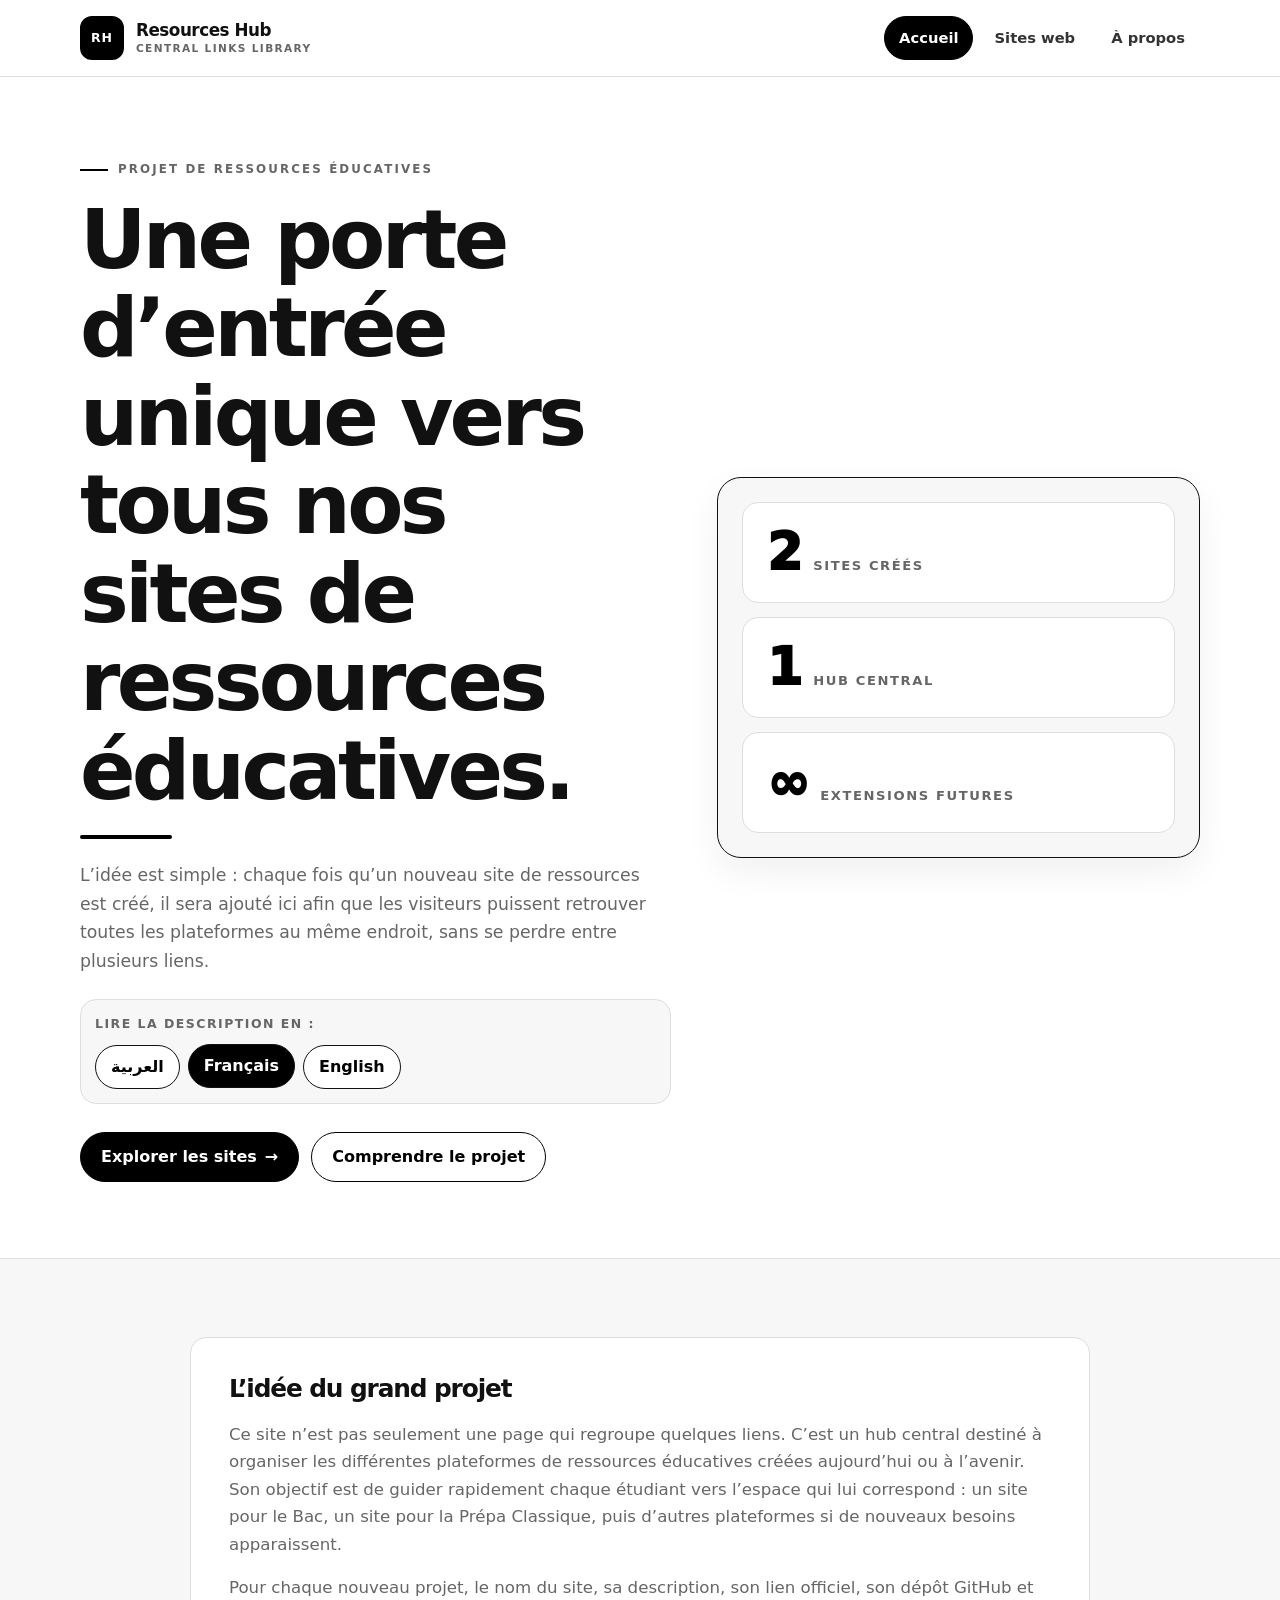
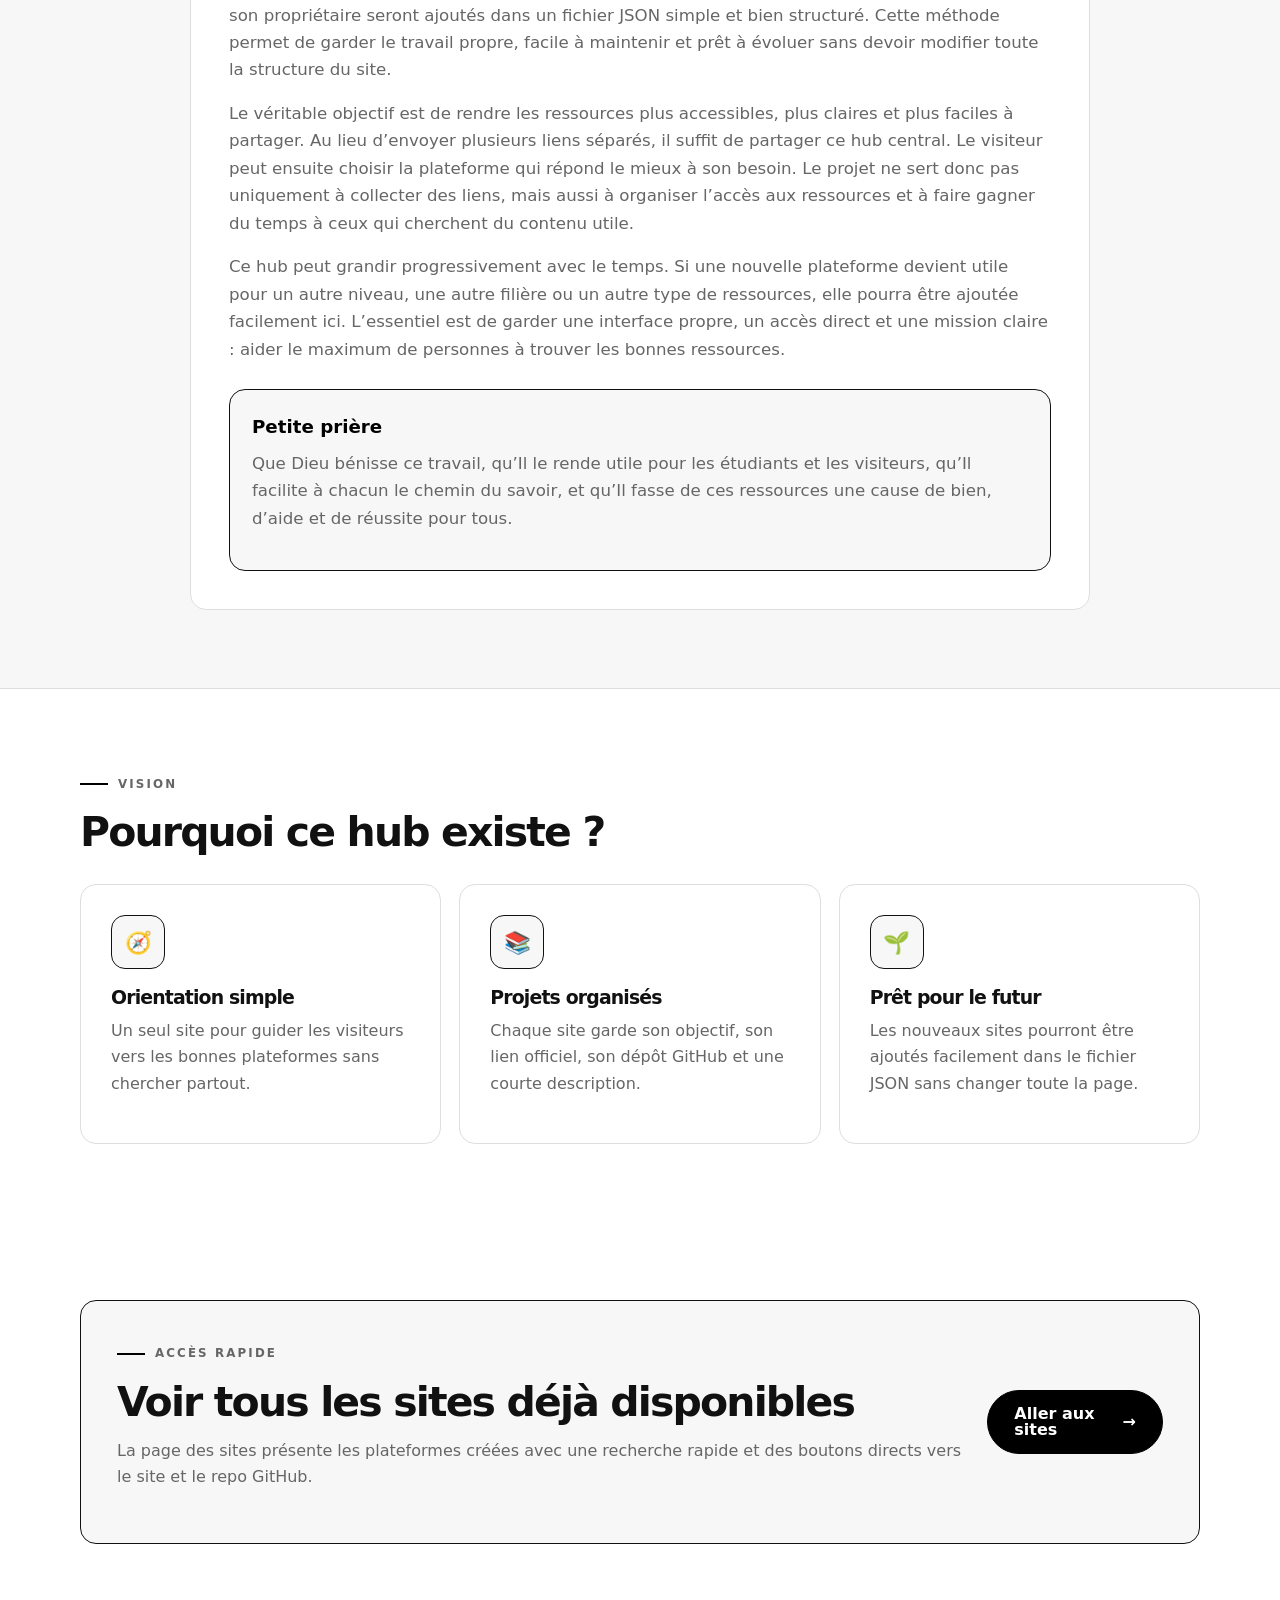
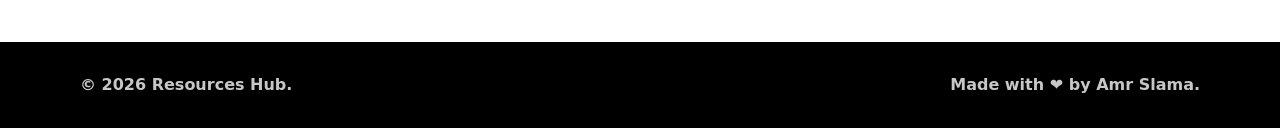
==== website/index.html @ 0b71f732 "hub creation" ====
<!DOCTYPE html>
<html lang="fr" dir="ltr">

<head>
  <meta charset="UTF-8" />
  <meta name="viewport" content="width=device-width, initial-scale=1.0" />
  <meta name="description"
    content="منصة تجمع مواقع الموارد التعليمية التي تم إنشاؤها لتسهيل الوصول إليها من مكان واحد." />
  <meta name="theme-color" content="#000000" />
  <title>Accueil | Resources Hub</title>
  <link rel="stylesheet" href="style.css" />
</head>

<body data-page="home">
  <header class="site-header">
    <nav class="navbar container" aria-label="Navigation principale">
      <a class="brand" href="index.html" aria-label="Resources Hub">
        <span class="brand-mark">RH</span>
        <span class="brand-text">Resources Hub</span>
      </a>
      <button class="nav-toggle" type="button" aria-label="Ouvrir le menu" aria-expanded="false">☰</button>
      <div class="nav-links" id="navLinks">
        <a href="index.html" data-nav="home">Accueil</a>
        <a href="websites.html" data-nav="websites">Sites web</a>
        <a href="about.html" data-nav="about">À propos</a>
      </div>
    </nav>
  </header>

  <main>
    <section class="hero section">
      <div class="container hero-grid">
        <div class="hero-copy">
          <p class="eyebrow" id="homeEyebrow">Projet de ressources éducatives</p>
          <h1 id="homeTitle">Une seule porte d’entrée pour tous nos sites de ressources.</h1>
          <p class="hero-text" id="homeIntro">
            L’idée est simple : chaque fois qu’un nouveau site de ressources est créé, il sera ajouté ici pour éviter de
            perdre les visiteurs entre plusieurs liens.
          </p>
          <div class="language-panel" aria-label="Choix de la langue">
            <span class="language-label">Lire la description en :</span>
            <div class="language-actions" id="languageActions">
              <button class="lang-btn" type="button" data-lang="ar">العربية</button>
              <button class="lang-btn active" type="button" data-lang="fr">Français</button>
              <button class="lang-btn" type="button" data-lang="en">English</button>
            </div>
          </div>
          <div class="hero-actions">
            <a class="btn btn-primary" href="websites.html">Explorer les sites</a>
            <a class="btn btn-secondary" href="about.html">Comprendre le projet</a>
          </div>
        </div>

        <aside class="hero-panel" aria-label="Résumé du hub">
          <div class="stat-card">
            <span class="stat-number" id="homeWebsitesCount">--</span>
            <span class="stat-label">Sites créés</span>
          </div>
          <div class="stat-card">
            <span class="stat-number">1</span>
            <span class="stat-label">Hub central</span>
          </div>
          <div class="stat-card">
            <span class="stat-number">∞</span>
            <span class="stat-label">Extensions futures</span>
          </div>
        </aside>
      </div>
    </section>

    <section class="section soft-section">
      <div class="container narrow">
        <article class="content-card home-description-card" id="homeDescriptionCard">
          <div id="homeDescriptionContent">
            <p>Chargement de la description...</p>
          </div>
        </article>
      </div>
    </section>

    <section class="section">
      <div class="container">
        <div class="section-heading">
          <p class="eyebrow">Vision</p>
          <h2>Pourquoi ce hub existe ?</h2>
        </div>
        <div class="features-grid">
          <article class="feature-card">
            <div class="feature-icon">🧭</div>
            <h3>Orientation simple</h3>
            <p>Un seul site pour guider les visiteurs vers les bonnes plateformes sans chercher partout.</p>
          </article>
          <article class="feature-card">
            <div class="feature-icon">📚</div>
            <h3>Projets organisés</h3>
            <p>Chaque site garde son objectif, son lien officiel, son dépôt GitHub et une courte description.</p>
          </article>
          <article class="feature-card">
            <div class="feature-icon">🌱</div>
            <h3>Prêt pour le futur</h3>
            <p>Les nouveaux sites pourront être ajoutés facilement dans le fichier JSON sans changer toute la page.</p>
          </article>
        </div>
      </div>
    </section>

    <section class="section">
      <div class="container cta-card">
        <div>
          <p class="eyebrow">Accès rapide</p>
          <h2>Voir tous les sites déjà disponibles</h2>
          <p>La page des sites présente les plateformes créées avec une recherche rapide et des boutons directs vers le
            site et le repo GitHub.</p>
        </div>
        <a class="btn btn-primary btn-large" href="websites.html">Aller aux sites</a>
      </div>
    </section>
  </main>

  <footer class="site-footer">
    <div class="container footer-content">
      <p>© <span id="year"></span> Resources Hub.</p>
      <p>Made with ❤️ by Amr Slama.</p>
    </div>
  </footer>

  <script src="script.js"></script>
</body>

</html>
---- website/style.css ----
:root {
  color-scheme: light;
  --bg: #ffffff;
  --surface: #ffffff;
  --surface-soft: #f7f7f7;
  --surface-muted: #eeeeee;
  --text: #111111;
  --text-soft: #333333;
  --muted: #666666;
  --line: #dedede;
  --line-strong: #111111;
  --black: #000000;
  --white: #ffffff;
  --radius: 16px;
  --radius-sm: 10px;
  --container: 1120px;
  --shadow: 0 14px 35px rgba(0, 0, 0, 0.06);
  --shadow-hover: 0 20px 45px rgba(0, 0, 0, 0.10);
}

* {
  box-sizing: border-box;
}

html {
  scroll-behavior: smooth;
}

body {
  margin: 0;
  min-height: 100vh;
  color: var(--text);
  background: var(--bg);
  font-family: Inter, ui-sans-serif, system-ui, -apple-system, BlinkMacSystemFont, "Segoe UI", Arial, sans-serif;
  line-height: 1.65;
  overflow-x: hidden;
}

button,
input {
  font: inherit;
}

button,
a,
input {
  -webkit-tap-highlight-color: transparent;
}

a {
  color: inherit;
  text-decoration: none;
}

::selection {
  color: var(--white);
  background: var(--black);
}

.container {
  width: min(100% - 36px, var(--container));
  margin-inline: auto;
}

.container.narrow {
  width: min(100% - 36px, 900px);
}

.section {
  padding: 78px 0;
}

.pt-0 {
  padding-top: 0;
}

.scroll-progress {
  position: fixed;
  top: 0;
  left: 0;
  z-index: 100;
  width: var(--scroll, 0%);
  height: 3px;
  background: var(--black);
}

.ambient {
  display: none;
}

.site-header {
  position: sticky;
  top: 0;
  z-index: 70;
  background: rgba(255, 255, 255, 0.94);
  border-bottom: 1px solid var(--line);
  backdrop-filter: blur(14px);
}

.navbar {
  min-height: 76px;
  display: flex;
  align-items: center;
  justify-content: space-between;
  gap: 24px;
}

.brand {
  display: inline-flex;
  align-items: center;
  gap: 12px;
  font-weight: 900;
  letter-spacing: -0.03em;
}

.brand-mark {
  display: grid;
  place-items: center;
  width: 44px;
  height: 44px;
  border: 2px solid var(--black);
  border-radius: 12px;
  color: var(--white);
  background: var(--black);
  font-size: 0.78rem;
  letter-spacing: 0.08em;
}

.brand-text {
  display: grid;
  font-size: 1.05rem;
  line-height: 1.05;
}

.brand-text::after {
  content: "Central links library";
  margin-top: 4px;
  color: var(--muted);
  font-size: 0.66rem;
  font-weight: 800;
  letter-spacing: 0.13em;
  text-transform: uppercase;
}

.nav-links {
  display: flex;
  align-items: center;
  gap: 6px;
}

.nav-links a {
  padding: 9px 14px;
  border: 1px solid transparent;
  border-radius: 999px;
  color: var(--text-soft);
  font-size: 0.92rem;
  font-weight: 750;
  transition: background 0.18s ease, color 0.18s ease, border-color 0.18s ease;
}

.nav-links a:hover,
.nav-links a.active {
  color: var(--white);
  background: var(--black);
  border-color: var(--black);
}

.nav-toggle {
  display: none;
  width: 44px;
  height: 44px;
  border: 1px solid var(--line);
  border-radius: 12px;
  color: var(--black);
  background: var(--white);
  cursor: pointer;
  font-size: 1.08rem;
}

h1,
h2,
h3,
p {
  margin-top: 0;
}

h1,
h2,
h3 {
  color: var(--text);
  font-weight: 900;
  line-height: 1.08;
  letter-spacing: -0.045em;
}

h1 {
  max-width: 930px;
  margin-bottom: 22px;
  font-size: clamp(2.65rem, 6.4vw, 5.45rem);
}

h2 {
  margin-bottom: 14px;
  font-size: clamp(1.75rem, 3.2vw, 3rem);
}

h3 {
  margin-bottom: 10px;
  font-size: 1.18rem;
}

.eyebrow {
  display: inline-flex;
  align-items: center;
  gap: 10px;
  margin: 0 0 16px;
  color: var(--muted);
  font-size: 0.74rem;
  font-weight: 900;
  letter-spacing: 0.18em;
  text-transform: uppercase;
}

.eyebrow::before {
  content: "";
  width: 28px;
  height: 2px;
  background: var(--black);
}

.hero {
  min-height: calc(100vh - 76px);
  display: flex;
  align-items: center;
  padding-top: 76px;
  padding-bottom: 76px;
}

.hero-grid {
  display: grid;
  grid-template-columns: minmax(0, 1.1fr) minmax(300px, 0.9fr);
  gap: 46px;
  align-items: center;
}

.hero-copy h1,
.page-hero h1 {
  text-wrap: balance;
}

.hero-copy h1::after,
.page-hero h1::after {
  content: "";
  display: block;
  width: 92px;
  height: 4px;
  margin-top: 20px;
  background: var(--black);
  border-radius: 999px;
}

[dir="rtl"] .hero-copy h1::after {
  margin-inline-start: auto;
}

.hero-text,
.page-hero p,
.feature-card p,
.resource-card p,
.content-card p,
.cta-card p,
.signature-box p {
  color: var(--muted);
}

.hero-text {
  max-width: 720px;
  font-size: clamp(1.03rem, 1.35vw, 1.16rem);
}

.hero-actions {
  display: flex;
  flex-wrap: wrap;
  gap: 12px;
  margin-top: 28px;
}

.hero-actions.center {
  justify-content: center;
}

.btn {
  display: inline-flex;
  align-items: center;
  justify-content: center;
  gap: 8px;
  min-height: 50px;
  padding: 12px 20px;
  border: 1px solid var(--black);
  border-radius: 999px;
  font-weight: 850;
  line-height: 1;
  cursor: pointer;
  transition: transform 0.18s ease, background 0.18s ease, color 0.18s ease, box-shadow 0.18s ease;
}

.btn:hover {
  transform: translateY(-2px);
  box-shadow: var(--shadow);
}

.btn-primary {
  color: var(--white);
  background: var(--black);
}

.btn-primary::after {
  content: "→";
  font-weight: 900;
}

[dir="rtl"] .btn-primary::after {
  content: "←";
}

.btn-secondary {
  color: var(--black);
  background: var(--white);
}

.btn-secondary:hover {
  color: var(--white);
  background: var(--black);
}

.btn-github {
  min-height: 60px;
  padding: 16px 24px;
  color: var(--black);
  background: var(--white);
  border-width: 2px;
  font-size: 1rem;
}

.btn-github:hover {
  color: var(--white);
  background: var(--black);
}

.btn-github::after {
  content: "↗";
  font-weight: 900;
}

.btn-large {
  min-height: 58px;
  padding: 15px 26px;
}

.hero-panel {
  display: grid;
  gap: 14px;
  padding: 24px;
  border: 1px solid var(--line-strong);
  border-radius: 24px;
  background: var(--surface-soft);
  box-shadow: var(--shadow);
}

.stat-card {
  display: grid;
  grid-template-columns: auto 1fr;
  align-items: baseline;
  column-gap: 14px;
  padding: 24px;
  border: 1px solid var(--line);
  border-radius: 16px;
  background: var(--white);
}

.stat-number {
  display: block;
  color: var(--black);
  font-size: clamp(2.1rem, 4vw, 3.2rem);
  line-height: 1;
  font-weight: 950;
  letter-spacing: -0.06em;
}

.stat-label {
  display: block;
  color: var(--muted);
  font-size: 0.82rem;
  font-weight: 850;
  letter-spacing: 0.12em;
  text-transform: uppercase;
}

.language-panel {
  max-width: 680px;
  margin-top: 24px;
  padding: 14px;
  border: 1px solid var(--line);
  border-radius: 16px;
  background: var(--surface-soft);
}

.language-label {
  display: block;
  margin-bottom: 10px;
  color: var(--muted);
  font-size: 0.78rem;
  font-weight: 900;
  letter-spacing: 0.12em;
  text-transform: uppercase;
}

.language-actions {
  display: flex;
  flex-wrap: wrap;
  gap: 8px;
}

.lang-btn {
  min-height: 40px;
  padding: 8px 15px;
  border: 1px solid var(--line-strong);
  border-radius: 999px;
  color: var(--black);
  background: var(--white);
  font-weight: 850;
  cursor: pointer;
  transition: background 0.18s ease, color 0.18s ease, transform 0.18s ease;
}

.lang-btn:hover,
.lang-btn.active {
  color: var(--white);
  background: var(--black);
  transform: translateY(-1px);
}

.soft-section {
  background: var(--surface-soft);
  border-top: 1px solid var(--line);
  border-bottom: 1px solid var(--line);
}

.section-heading {
  max-width: 700px;
  margin-bottom: 30px;
}

.features-grid,
.cards-grid {
  display: grid;
  grid-template-columns: repeat(3, minmax(0, 1fr));
  gap: 18px;
}

.feature-card,
.resource-card,
.content-card,
.cta-card {
  position: relative;
  border: 1px solid var(--line);
  border-radius: var(--radius);
  background: var(--surface);
  box-shadow: none;
  transition: transform 0.18s ease, box-shadow 0.18s ease, border-color 0.18s ease;
}

.feature-card:hover,
.resource-card:hover,
.content-card:hover,
.cta-card:hover {
  transform: translateY(-4px);
  border-color: var(--black);
  box-shadow: var(--shadow-hover);
}

.feature-card {
  padding: 30px;
}

.feature-icon {
  display: grid;
  place-items: center;
  width: 54px;
  height: 54px;
  margin-bottom: 18px;
  border: 1px solid var(--line-strong);
  border-radius: 14px;
  background: var(--surface-soft);
  font-size: 1.35rem;
}

.cta-card {
  display: flex;
  align-items: center;
  justify-content: space-between;
  gap: 24px;
  padding: 36px;
  background: var(--surface-soft);
  border-color: var(--line-strong);
}

.page-main {
  min-height: 62vh;
}

.page-hero {
  padding: 78px 0 42px;
}

.page-hero .container {
  padding: 44px;
  border: 1px solid var(--line-strong);
  border-radius: 24px;
  background: var(--surface-soft);
}

.page-hero p {
  max-width: 760px;
  margin-bottom: 0;
}

.toolbar {
  position: sticky;
  top: 92px;
  z-index: 25;
  display: grid;
  gap: 12px;
  padding: 14px;
  margin-bottom: 22px;
  border: 1px solid var(--line-strong);
  border-radius: 16px;
  background: rgba(255, 255, 255, 0.96);
  box-shadow: var(--shadow);
  backdrop-filter: blur(12px);
  transition: transform 0.28s ease, opacity 0.2s ease, box-shadow 0.2s ease;
}

.toolbar.toolbar-hidden,
.toolbar.reveal.toolbar-hidden {
  opacity: 0;
  pointer-events: none;
  transform: translateY(calc(-100% - 18px));
  box-shadow: none;
}

.toolbar.single {
  grid-template-columns: 1fr;
}

.search-box {
  display: grid;
  gap: 7px;
}

.search-box span {
  color: var(--muted);
  font-size: 0.78rem;
  font-weight: 900;
  letter-spacing: 0.12em;
  text-transform: uppercase;
}

.search-box input {
  width: 100%;
  min-height: 52px;
  border: 1px solid var(--line);
  border-radius: 12px;
  outline: none;
  background: var(--surface-soft);
  color: var(--text);
  padding: 0 15px;
  transition: border-color 0.18s ease, background 0.18s ease, box-shadow 0.18s ease;
}

.search-box input::placeholder {
  color: #888888;
}

.search-box input:focus {
  border-color: var(--black);
  background: var(--white);
  box-shadow: 0 0 0 4px rgba(0, 0, 0, 0.08);
}

.results-summary {
  display: flex;
  align-items: center;
  justify-content: space-between;
  gap: 16px;
  margin: 0 2px 20px;
  color: var(--muted);
  font-weight: 800;
}

.text-button {
  border: 1px solid var(--line-strong);
  border-radius: 999px;
  padding: 8px 13px;
  color: var(--black);
  background: var(--white);
  font-weight: 850;
  cursor: pointer;
  transition: background 0.18s ease, color 0.18s ease, transform 0.18s ease;
}

.text-button:hover {
  color: var(--white);
  background: var(--black);
  transform: translateY(-1px);
}

.resource-card {
  min-height: 350px;
  display: flex;
  flex-direction: column;
  padding: 28px;
}

.card-top {
  display: flex;
  align-items: flex-start;
  justify-content: space-between;
  gap: 12px;
  margin-bottom: 15px;
}

.badges-row {
  display: flex;
  flex-wrap: wrap;
  gap: 8px;
}

.badge {
  display: inline-flex;
  align-items: center;
  gap: 7px;
  min-height: 30px;
  padding: 5px 10px;
  border: 1px solid var(--line);
  border-radius: 999px;
  color: var(--text-soft);
  background: var(--surface-soft);
  font-size: 0.75rem;
  font-weight: 850;
  white-space: nowrap;
}

.badge-status {
  color: var(--white);
  background: var(--black);
  border-color: var(--black);
}

.resource-card h2 {
  margin-bottom: 11px;
  font-size: 1.34rem;
  letter-spacing: -0.02em;
}

.resource-card p {
  font-size: 0.96rem;
}

.meta-list {
  display: grid;
  gap: 5px;
  margin-top: auto;
  padding-top: 16px;
  color: var(--text-soft);
  font-size: 0.85rem;
  font-weight: 780;
}

.meta-list span {
  overflow-wrap: anywhere;
}

.meta-list span::before {
  content: "— ";
  color: var(--black);
}

.card-actions {
  display: grid;
  grid-template-columns: 1fr;
  gap: 10px;
  margin-top: 20px;
}

.card-actions .btn {
  width: 100%;
}

.empty-state {
  text-align: center;
  padding: 50px 20px;
  border: 1px dashed var(--line-strong);
  border-radius: var(--radius);
  background: var(--surface-soft);
}

.empty-state::before {
  content: "⌕";
  display: block;
  margin-bottom: 6px;
  color: var(--black);
  font-size: 2.5rem;
  line-height: 1;
}

.hidden {
  display: none !important;
}

.content-card {
  padding: 38px;
}

.content-card h2 {
  margin-top: 32px;
  margin-bottom: 10px;
  font-size: 1.55rem;
}

.content-card h2:first-child {
  margin-top: 0;
}

.home-description-card {
  font-size: 1.04rem;
}

.home-description-card h2 {
  margin-bottom: 18px;
}

.home-description-card p {
  margin-bottom: 16px;
}

.prayer-box,
.signature-box {
  margin-top: 26px;
  padding: 22px;
  border: 1px solid var(--line-strong);
  border-radius: 16px;
  background: var(--surface-soft);
}

.prayer-box strong,
.signature-box span {
  display: block;
  margin-bottom: 8px;
  color: var(--black);
  font-size: 1.14rem;
  font-weight: 900;
}

.signature-box p {
  margin-bottom: 0;
}

.center-text {
  text-align: center;
}

.center-text h1::after {
  margin-left: auto;
  margin-right: auto;
}

.site-footer {
  margin-top: 20px;
  padding: 30px 0;
  color: var(--white);
  background: var(--black);
}

.footer-content {
  display: flex;
  align-items: center;
  justify-content: space-between;
  gap: 16px;
  font-weight: 750;
}

.footer-content p {
  margin: 0;
  color: rgba(255, 255, 255, 0.78);
}

.reveal {
  opacity: 0;
  transform: translateY(14px);
  transition: opacity 0.5s ease, transform 0.5s ease;
  transition-delay: var(--reveal-delay, 0ms);
}

.reveal.is-visible {
  opacity: 1;
  transform: translateY(0);
}

@media (max-width: 980px) {
  .nav-toggle {
    display: inline-grid;
    place-items: center;
  }

  .nav-links {
    position: absolute;
    left: 18px;
    right: 18px;
    top: 88px;
    display: none;
    flex-direction: column;
    align-items: stretch;
    gap: 6px;
    padding: 12px;
    border: 1px solid var(--line-strong);
    border-radius: 16px;
    background: var(--white);
    box-shadow: var(--shadow-hover);
  }

  .nav-links.simple-visible,
  .nav-links.open {
    display: flex;
  }

  .nav-links a {
    border-radius: 12px;
  }

  .hero-grid,
  .features-grid,
  .cards-grid {
    grid-template-columns: 1fr;
  }

  .hero {
    min-height: auto;
    padding-top: 64px;
  }

  .toolbar {
    position: relative;
    top: auto;
  }

  .cta-card {
    display: block;
  }

  .cta-card .btn {
    margin-top: 18px;
  }
}

@media (max-width: 560px) {
  .container,
  .container.narrow {
    width: min(100% - 24px, var(--container));
  }

  .section {
    padding: 58px 0;
  }

  .navbar {
    min-height: 70px;
  }

  .brand-text {
    display: none;
  }

  .brand-mark {
    width: 42px;
    height: 42px;
  }

  h1 {
    font-size: 2.48rem;
  }

  h2 {
    font-size: 1.95rem;
  }

  .hero-actions,
  .language-actions {
    flex-direction: column;
  }

  .btn,
  .lang-btn {
    width: 100%;
  }

  .page-hero .container,
  .resource-card,
  .content-card,
  .cta-card,
  .feature-card {
    padding: 24px;
  }

  .toolbar {
    padding: 11px;
  }

  .results-summary {
    display: block;
  }

  .results-summary .text-button {
    margin-top: 10px;
  }

  .footer-content {
    display: block;
    text-align: center;
  }

  .footer-content p + p {
    margin-top: 6px;
  }
}

@media (prefers-reduced-motion: reduce) {
  *,
  *::before,
  *::after {
    animation-duration: 0.001ms !important;
    animation-iteration-count: 1 !important;
    scroll-behavior: auto !important;
    transition-duration: 0.001ms !important;
  }

  .reveal {
    opacity: 1;
    transform: none;
  }
}
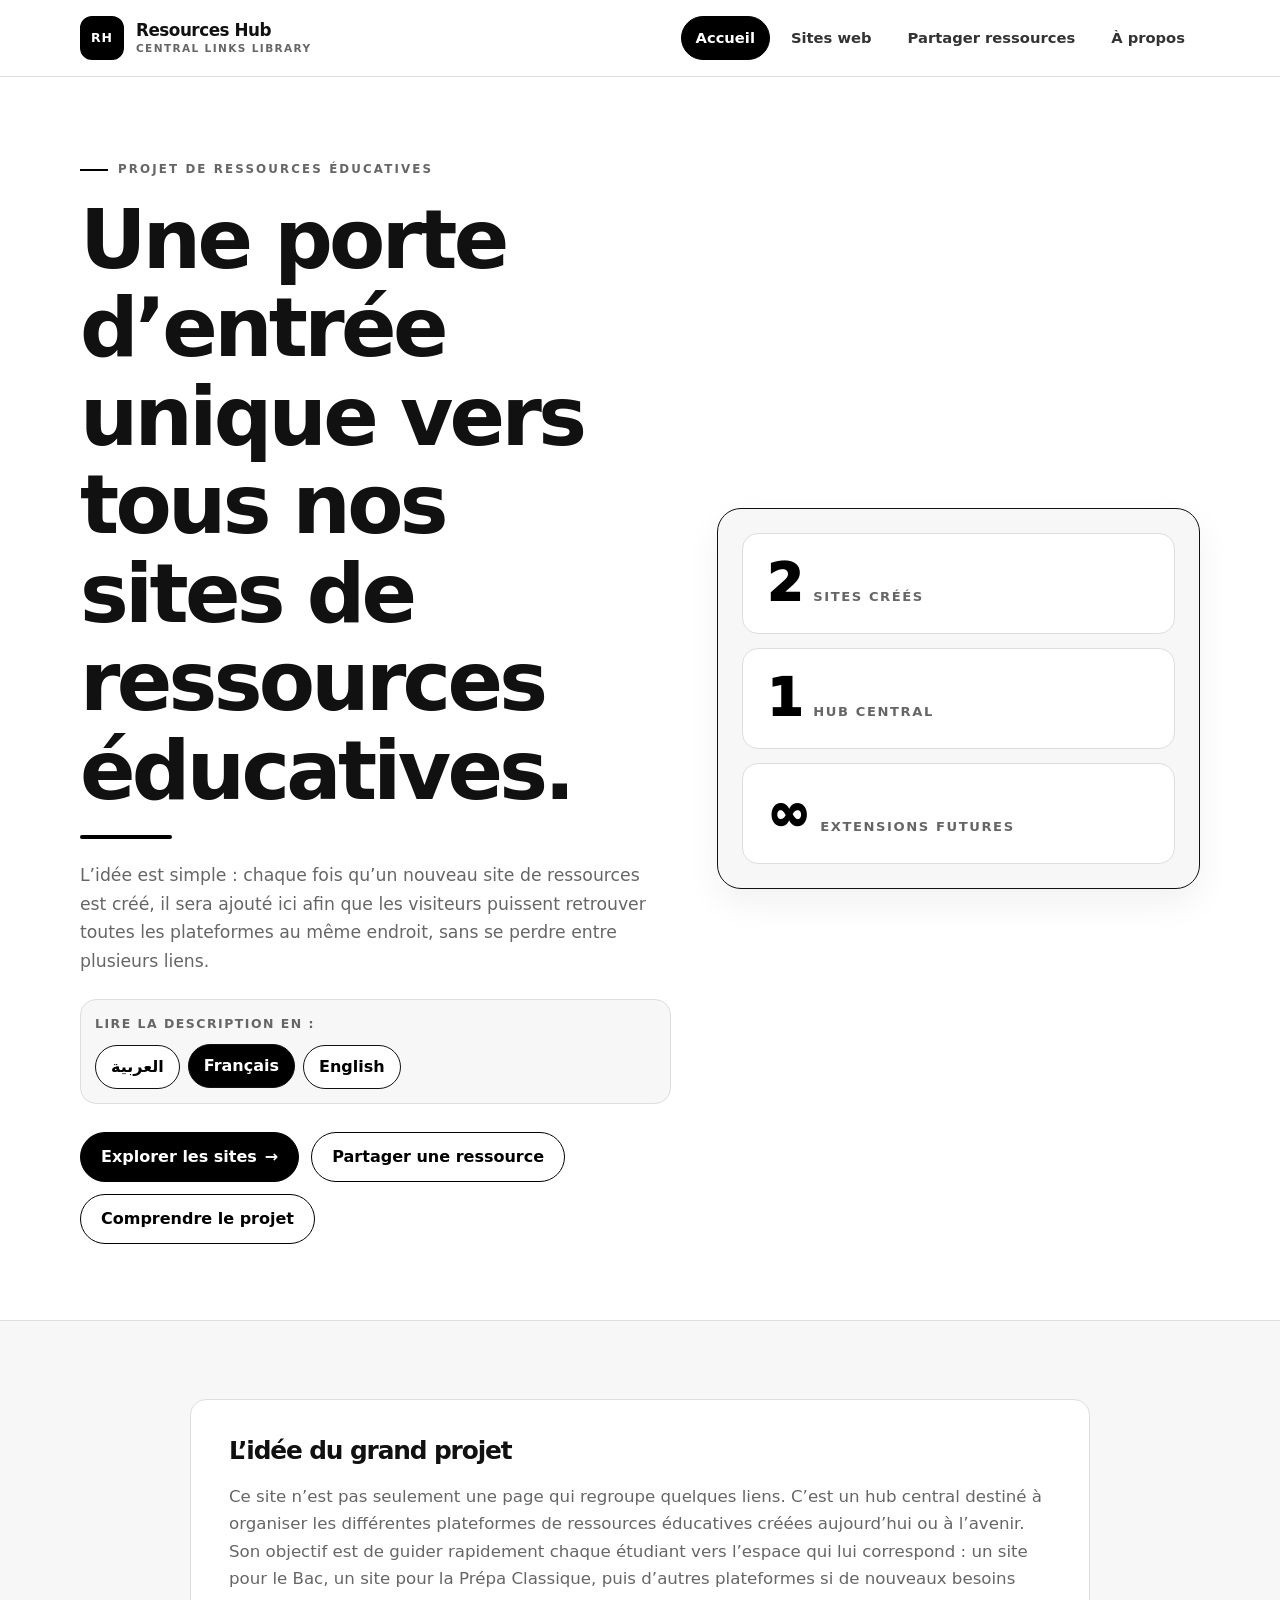
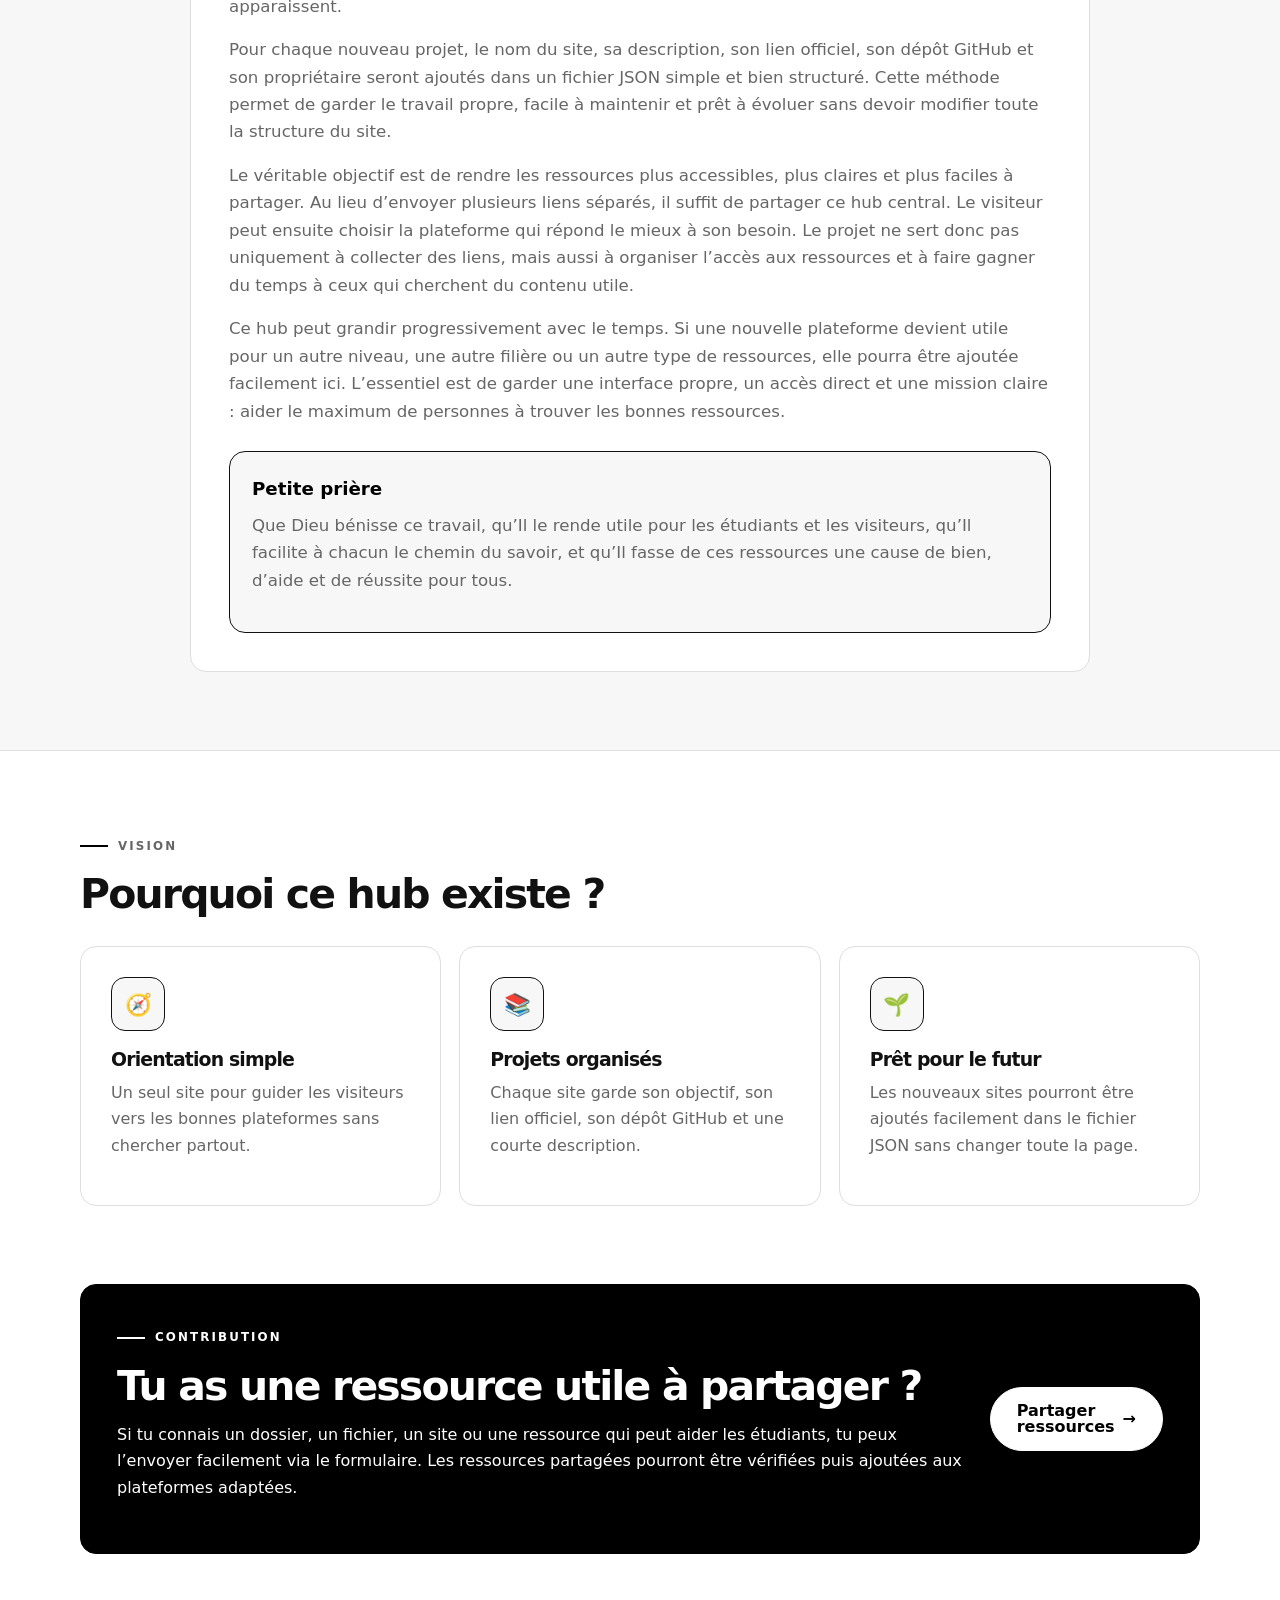
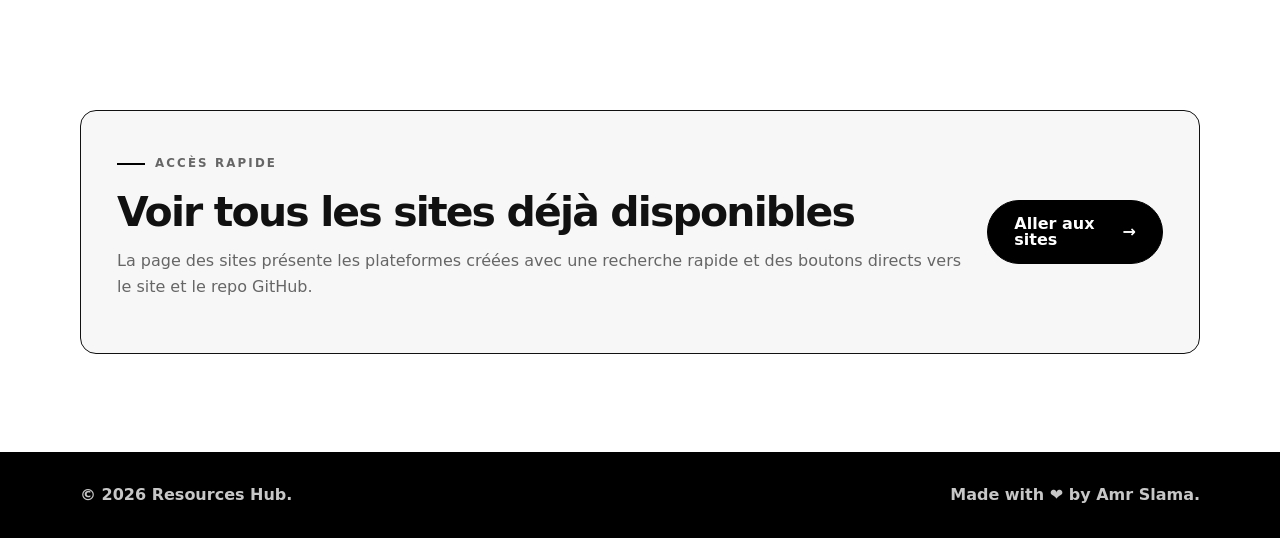
==== commit d76026cc: "adding form page" ====
--- a/website/index.html
+++ b/website/index.html
@@ -22,6 +22,7 @@
       <div class="nav-links" id="navLinks">
         <a href="index.html" data-nav="home">Accueil</a>
         <a href="websites.html" data-nav="websites">Sites web</a>
+        <a href="share.html" data-nav="share">Partager ressources</a>
         <a href="about.html" data-nav="about">À propos</a>
       </div>
     </nav>
@@ -47,6 +48,7 @@
           </div>
           <div class="hero-actions">
             <a class="btn btn-primary" href="websites.html">Explorer les sites</a>
+            <a class="btn btn-secondary" href="share.html">Partager une ressource</a>
             <a class="btn btn-secondary" href="about.html">Comprendre le projet</a>
           </div>
         </div>
@@ -104,6 +106,21 @@
       </div>
     </section>
 
+    <section class="section share-home-section">
+      <div class="container cta-card share-home-card">
+        <div>
+          <p class="eyebrow">Contribution</p>
+          <h2>Tu as une ressource utile à partager ?</h2>
+          <p>
+            Si tu connais un dossier, un fichier, un site ou une ressource qui peut aider les étudiants,
+            tu peux l’envoyer facilement via le formulaire. Les ressources partagées pourront être vérifiées
+            puis ajoutées aux plateformes adaptées.
+          </p>
+        </div>
+        <a class="btn btn-primary btn-large" href="share.html">Partager ressources</a>
+      </div>
+    </section>
+
     <section class="section">
       <div class="container cta-card">
         <div>
--- a/website/style.css
+++ b/website/style.css
@@ -775,6 +775,60 @@
   margin-right: auto;
 }
 
+.share-home-section {
+  padding-top: 0;
+}
+
+.share-home-card {
+  background: var(--black);
+  color: var(--white);
+  border-color: var(--black);
+}
+
+.share-home-card h2,
+.share-home-card .eyebrow,
+.share-home-card p {
+  color: var(--white);
+}
+
+.share-home-card .eyebrow::before {
+  background: var(--white);
+}
+
+.share-home-card .btn-primary {
+  color: var(--black);
+  background: var(--white);
+  border-color: var(--white);
+}
+
+.share-form-card .eyebrow {
+  margin-bottom: 10px;
+}
+
+.form-highlight {
+  display: grid;
+  gap: 12px;
+  margin-top: 26px;
+  padding: 24px;
+  border: 1px solid var(--line-strong);
+  border-radius: 18px;
+  background: var(--surface-soft);
+}
+
+.form-highlight span {
+  color: var(--black);
+  font-size: 1.1rem;
+  font-weight: 900;
+}
+
+.form-highlight p {
+  margin-bottom: 4px;
+}
+
+.form-highlight .btn {
+  width: fit-content;
+}
+
 .site-footer {
   margin-top: 20px;
   padding: 30px 0;
